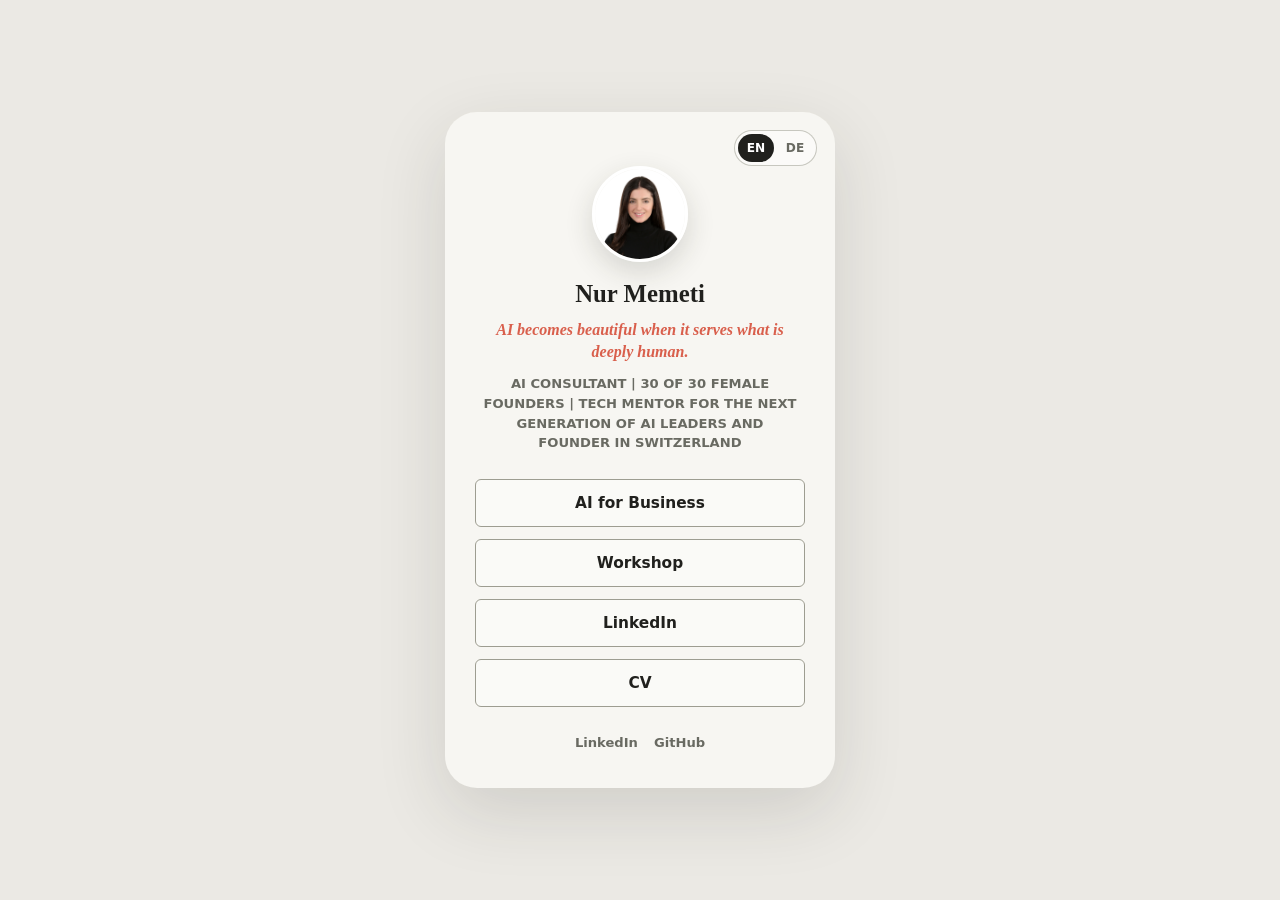
==== index.html @ c9f2a0e6 "Add public English CV page" ====
<!doctype html>
<html lang="en">
  <head>
    <meta charset="UTF-8" />
    <meta name="viewport" content="width=device-width, initial-scale=1.0" />
    <meta name="description" content="Links and projects for Nur Memeti." />
    <title>Nur Memeti</title>
    <link rel="stylesheet" href="styles.css" />
  </head>
  <body>
    <main class="shell" aria-label="Nur Memeti homepage">
      <section class="profile">
        <div class="language-switch" aria-label="Language">
          <button class="is-active" type="button" data-lang="en">EN</button>
          <button type="button" data-lang="de">DE</button>
        </div>

        <img
          class="avatar"
          src="assets/profile.png"
          alt="Portrait of Nur Memeti"
        />
        <h1>Nur Memeti</h1>
        <p class="statement" data-i18n="statement">
          AI becomes beautiful when it serves what is deeply human.
        </p>
        <p class="role" data-i18n="role">
          AI Consultant | 30 of 30 Female Founders | Tech Mentor for the Next
          Generation of AI Leaders and Founder in Switzerland
        </p>

        <nav class="links" aria-label="Featured links">
          <a href="https://ki.nurmemeti.com" data-icon="AI">
            <span data-i18n="aiBusiness">AI for Business</span>
          </a>
          <a href="https://workshop.nurmemeti.com" data-icon="WS">
            <span data-i18n="workshop">Workshop</span>
          </a>
          <a href="https://www.linkedin.com/in/nurmemeti" data-icon="IN">
            <span data-i18n="linkedin">LinkedIn</span>
          </a>
          <a href="cv.html" data-icon="CV">
            <span data-i18n="cv">CV</span>
          </a>
        </nav>

        <div class="socials" aria-label="Social links">
          <a href="https://www.linkedin.com/in/nurmemeti" aria-label="LinkedIn">LinkedIn</a>
          <a href="https://github.com/memetnur" aria-label="GitHub">GitHub</a>
        </div>
      </section>
    </main>

    <script>
      const translations = {
        en: {
          statement:
            "AI becomes beautiful when it serves what is deeply human.",
          role:
            "AI Consultant | 30 of 30 Female Founders | Tech Mentor for the Next Generation of AI Leaders and Founder in Switzerland",
          aiBusiness: "AI for Business",
          workshop: "Workshop",
          linkedin: "LinkedIn",
          cv: "CV",
        },
        de: {
          statement:
            "KI wird schoen, wenn sie dem zutiefst Menschlichen dient.",
          role:
            "KI-Beraterin | 30 von 30 Female Founders | Tech-Mentorin fuer die naechste Generation von KI-Leaderinnen und Gruenderinnen in der Schweiz",
          aiBusiness: "KI fuer Unternehmen",
          workshop: "Workshop",
          linkedin: "LinkedIn",
          cv: "CV",
        },
      };

      const languageButtons = document.querySelectorAll("[data-lang]");
      const translatableItems = document.querySelectorAll("[data-i18n]");

      function setLanguage(language) {
        document.documentElement.lang = language;
        translatableItems.forEach((item) => {
          item.textContent = translations[language][item.dataset.i18n];
        });
        languageButtons.forEach((button) => {
          button.classList.toggle("is-active", button.dataset.lang === language);
        });
      }

      languageButtons.forEach((button) => {
        button.addEventListener("click", () => setLanguage(button.dataset.lang));
      });
    </script>
  </body>
</html>
---- styles.css ----
:root {
  color-scheme: light;
  --background: #ebe9e4;
  --surface: #f7f6f2;
  --text: #20201d;
  --muted: #696a62;
  --line: #9d9d91;
  --accent: #d95f4c;
  --leaf: #7c8b65;
  --gold: #d9a84e;
}

* {
  box-sizing: border-box;
}

body {
  margin: 0;
  min-height: 100vh;
  font-family:
    Inter, ui-sans-serif, system-ui, -apple-system, BlinkMacSystemFont,
    "Segoe UI", sans-serif;
  background: var(--background);
  color: var(--text);
}

.shell {
  min-height: 100vh;
  display: grid;
  place-items: center;
  padding: 26px;
}

.profile {
  position: relative;
  width: min(390px, 100%);
  min-height: auto;
  overflow: hidden;
  border-radius: 32px;
  background: var(--surface);
  padding: 54px 30px 38px;
  text-align: center;
  box-shadow: 0 24px 70px rgba(43, 42, 34, 0.14);
}

.language-switch {
  position: absolute;
  top: 18px;
  right: 18px;
  z-index: 3;
  display: inline-flex;
  gap: 3px;
  padding: 3px;
  border: 1px solid rgba(157, 157, 145, 0.55);
  border-radius: 999px;
  background: rgba(255, 255, 255, 0.48);
}

.language-switch button {
  min-width: 36px;
  min-height: 28px;
  border: 0;
  border-radius: 999px;
  background: transparent;
  color: var(--muted);
  cursor: pointer;
  font: inherit;
  font-size: 0.76rem;
  font-weight: 800;
}

.language-switch button.is-active {
  background: var(--text);
  color: #ffffff;
}

.avatar {
  width: 96px;
  height: 96px;
  display: block;
  margin: 0 auto 18px;
  border: 3px solid #ffffff;
  border-radius: 50%;
  object-fit: cover;
  object-position: center 30%;
  box-shadow: 0 10px 28px rgba(43, 42, 34, 0.16);
}

h1 {
  margin: 0;
  font-family: Georgia, "Times New Roman", serif;
  font-size: 1.55rem;
  font-weight: 700;
  line-height: 1.1;
  letter-spacing: 0;
}

.statement {
  margin: 12px auto 12px;
  max-width: 318px;
  color: var(--accent);
  font-family: Georgia, "Times New Roman", serif;
  font-size: 1rem;
  font-style: italic;
  font-weight: 650;
  line-height: 1.35;
}

.role {
  margin: 0 auto 26px;
  max-width: 318px;
  color: var(--muted);
  font-family: "Avenir Next", Avenir, Montserrat, ui-sans-serif, system-ui, sans-serif;
  font-size: 0.82rem;
  font-weight: 700;
  line-height: 1.5;
  text-transform: uppercase;
}

.links {
  position: relative;
  z-index: 2;
  display: grid;
  gap: 12px;
}

.links a {
  display: flex;
  min-height: 48px;
  align-items: center;
  justify-content: center;
  border: 1.5px solid var(--line);
  border-radius: 6px;
  background: rgba(255, 255, 255, 0.36);
  color: var(--text);
  font-size: 0.96rem;
  font-weight: 600;
  text-decoration: none;
  transition:
    background 160ms ease,
    border-color 160ms ease,
    transform 160ms ease;
}

.links a:hover {
  border-color: var(--text);
  background: #ffffff;
  transform: translateY(-1px);
}

.socials {
  position: relative;
  z-index: 2;
  display: flex;
  justify-content: center;
  gap: 16px;
  margin-top: 28px;
}

.socials a {
  color: var(--muted);
  font-size: 0.82rem;
  font-weight: 700;
  text-decoration: none;
}

@media (max-width: 430px) {
  .shell {
    padding: 0;
  }

  .profile {
    width: 100%;
    min-height: 100vh;
    border-radius: 0;
    padding-right: 22px;
    padding-left: 22px;
  }
}
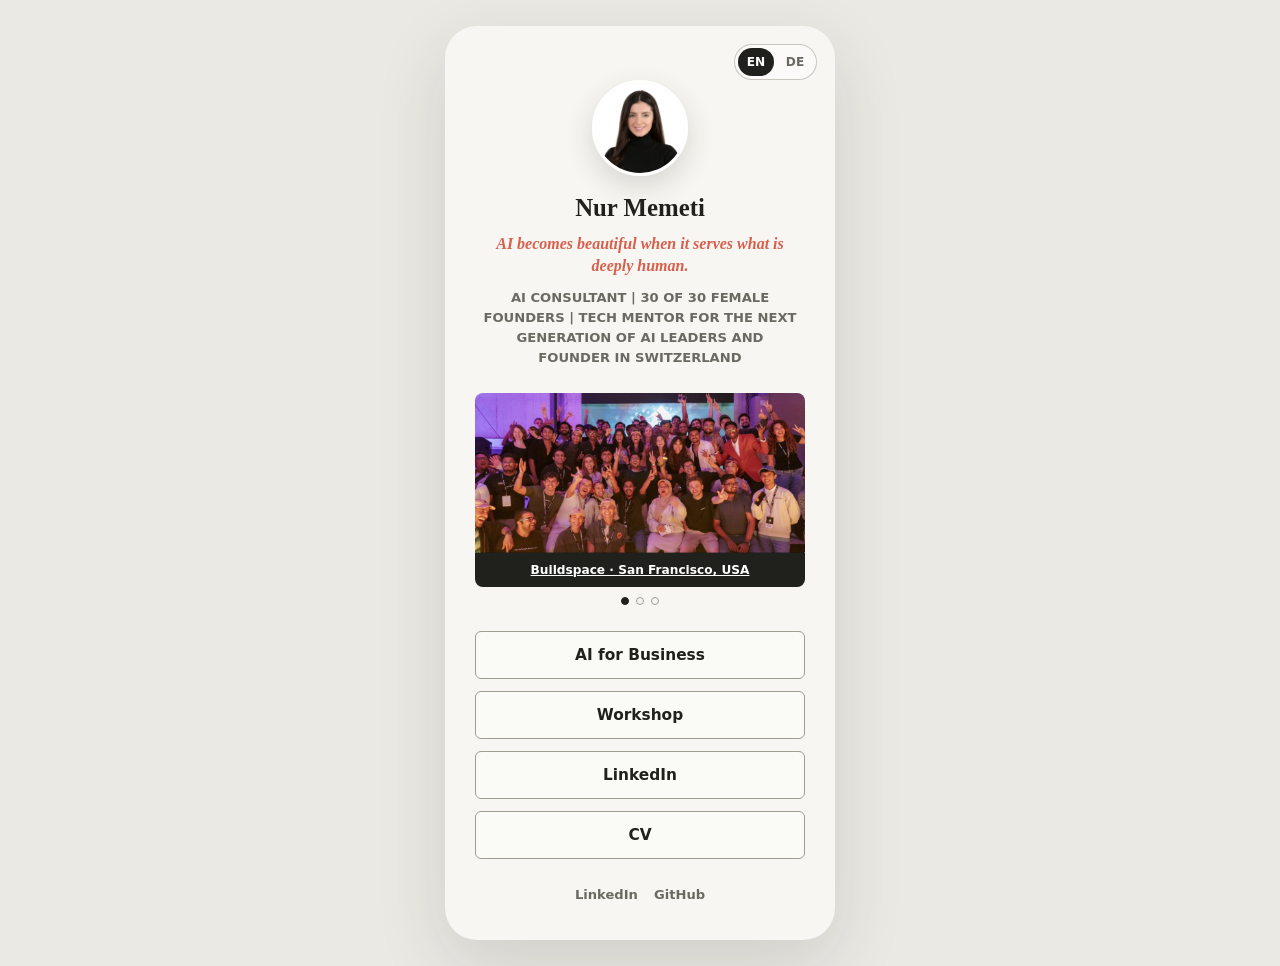
==== commit dfd9fe5e: "Add rotating homepage highlight gallery" ====
--- a/index.html
+++ b/index.html
@@ -28,6 +28,28 @@
           AI Consultant | 30 of 30 Female Founders | Tech Mentor for the Next
           Generation of AI Leaders and Founder in Switzerland
         </p>
+
+        <section class="story-gallery" aria-label="Highlights">
+          <div class="gallery-track">
+            <figure class="gallery-slide is-active">
+              <img src="assets/buildspace-san-francisco.png" alt="Nur Memeti with the Buildspace community in San Francisco" />
+              <figcaption><a href="https://buildspace.so">Buildspace · San Francisco, USA</a></figcaption>
+            </figure>
+            <figure class="gallery-slide">
+              <img src="assets/presenting-event.jpg" alt="Nur Memeti presenting on stage" />
+              <figcaption>Speaking and sharing ideas</figcaption>
+            </figure>
+            <figure class="gallery-slide">
+              <img src="assets/women-in-tech.png" alt="Women in Tech feature with Nur Memeti" />
+              <figcaption>Siemens & Ladies Drive Workshop · Impact Hub Zurich</figcaption>
+            </figure>
+          </div>
+          <div class="gallery-controls" aria-label="Choose highlight">
+            <button class="gallery-dot is-active" type="button" aria-label="Show highlight 1"></button>
+            <button class="gallery-dot" type="button" aria-label="Show highlight 2"></button>
+            <button class="gallery-dot" type="button" aria-label="Show highlight 3"></button>
+          </div>
+        </section>
 
         <nav class="links" aria-label="Featured links">
           <a href="https://ki.nurmemeti.com" data-icon="AI">
@@ -91,6 +113,28 @@
       languageButtons.forEach((button) => {
         button.addEventListener("click", () => setLanguage(button.dataset.lang));
       });
+
+      const gallerySlides = document.querySelectorAll(".gallery-slide");
+      const galleryDots = document.querySelectorAll(".gallery-dot");
+      let galleryIndex = 0;
+
+      function showGallerySlide(index) {
+        galleryIndex = index;
+        gallerySlides.forEach((slide, slideIndex) => {
+          slide.classList.toggle("is-active", slideIndex === galleryIndex);
+        });
+        galleryDots.forEach((dot, dotIndex) => {
+          dot.classList.toggle("is-active", dotIndex === galleryIndex);
+        });
+      }
+
+      galleryDots.forEach((dot, index) => {
+        dot.addEventListener("click", () => showGallerySlide(index));
+      });
+
+      setInterval(() => {
+        showGallerySlide((galleryIndex + 1) % gallerySlides.length);
+      }, 5000);
     </script>
   </body>
 </html>
--- a/styles.css
+++ b/styles.css
@@ -115,6 +115,75 @@
   font-weight: 700;
   line-height: 1.5;
   text-transform: uppercase;
+}
+
+.story-gallery {
+  margin: 0 auto 26px;
+}
+
+.gallery-track {
+  position: relative;
+  aspect-ratio: 1.7;
+  overflow: hidden;
+  border-radius: 8px;
+  background: #e7e4dc;
+}
+
+.gallery-slide {
+  position: absolute;
+  inset: 0;
+  display: grid;
+  grid-template-rows: 1fr auto;
+  margin: 0;
+  opacity: 0;
+  pointer-events: none;
+  transition: opacity 400ms ease;
+}
+
+.gallery-slide.is-active {
+  opacity: 1;
+  pointer-events: auto;
+}
+
+.gallery-slide img {
+  width: 100%;
+  height: 100%;
+  min-height: 0;
+  object-fit: cover;
+}
+
+.gallery-slide figcaption {
+  padding: 10px 12px;
+  background: var(--text);
+  color: #ffffff;
+  font-size: 0.76rem;
+  font-weight: 700;
+}
+
+.gallery-slide figcaption a {
+  color: inherit;
+}
+
+.gallery-controls {
+  display: flex;
+  justify-content: center;
+  gap: 7px;
+  margin-top: 10px;
+}
+
+.gallery-dot {
+  width: 8px;
+  height: 8px;
+  padding: 0;
+  border: 1px solid var(--line);
+  border-radius: 50%;
+  background: transparent;
+  cursor: pointer;
+}
+
+.gallery-dot.is-active {
+  border-color: var(--text);
+  background: var(--text);
 }
 
 .links {
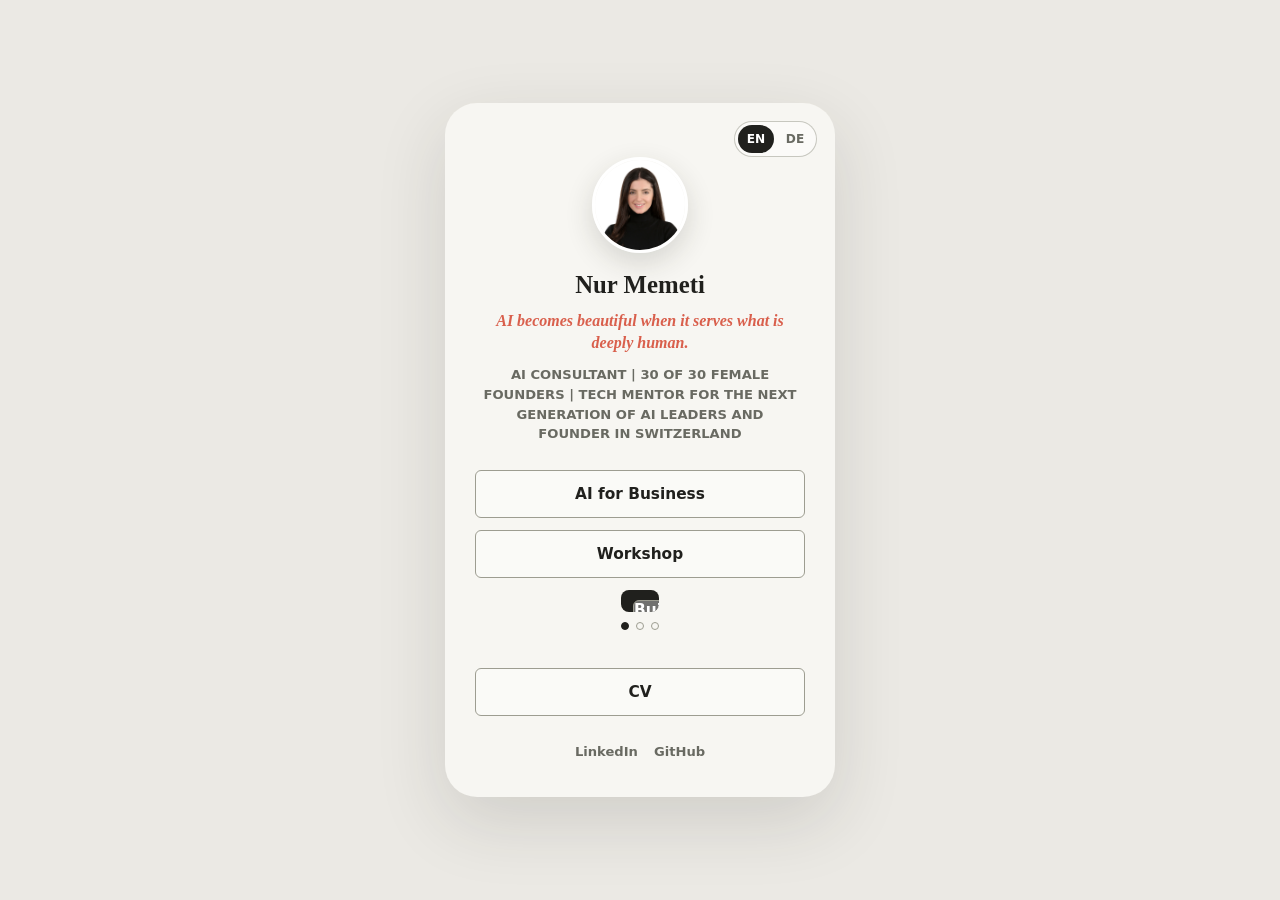
==== commit 764165cd: "Place gallery after workshop link" ====
--- a/index.html
+++ b/index.html
@@ -29,28 +29,6 @@
           Generation of AI Leaders and Founder in Switzerland
         </p>
 
-        <section class="story-gallery" aria-label="Highlights">
-          <div class="gallery-track">
-            <figure class="gallery-slide is-active">
-              <img src="assets/buildspace-san-francisco.png" alt="Nur Memeti with the Buildspace community in San Francisco" />
-              <figcaption><a href="https://buildspace.so">Buildspace · San Francisco, USA</a></figcaption>
-            </figure>
-            <figure class="gallery-slide">
-              <img src="assets/presenting-event.jpg" alt="Nur Memeti presenting on stage" />
-              <figcaption>Speaking and sharing ideas</figcaption>
-            </figure>
-            <figure class="gallery-slide">
-              <img src="assets/women-in-tech.png" alt="Women in Tech feature with Nur Memeti" />
-              <figcaption>Siemens & Ladies Drive Workshop · Impact Hub Zurich</figcaption>
-            </figure>
-          </div>
-          <div class="gallery-controls" aria-label="Choose highlight">
-            <button class="gallery-dot is-active" type="button" aria-label="Show highlight 1"></button>
-            <button class="gallery-dot" type="button" aria-label="Show highlight 2"></button>
-            <button class="gallery-dot" type="button" aria-label="Show highlight 3"></button>
-          </div>
-        </section>
-
         <nav class="links" aria-label="Featured links">
           <a href="https://ki.nurmemeti.com" data-icon="AI">
             <span data-i18n="aiBusiness">AI for Business</span>
@@ -58,9 +36,29 @@
           <a href="https://workshop.nurmemeti.com" data-icon="WS">
             <span data-i18n="workshop">Workshop</span>
           </a>
-          <a href="https://www.linkedin.com/in/nurmemeti" data-icon="IN">
-            <span data-i18n="linkedin">LinkedIn</span>
-          </a>
+
+          <section class="story-gallery" aria-label="Highlights">
+            <div class="gallery-track">
+              <figure class="gallery-slide is-active">
+                <img src="assets/buildspace-san-francisco.png" alt="Nur Memeti with the Buildspace community in San Francisco" />
+                <figcaption><a href="https://buildspace.so">Buildspace · San Francisco, USA</a></figcaption>
+              </figure>
+              <figure class="gallery-slide">
+                <img src="assets/presenting-event.jpg" alt="Nur Memeti presenting on stage" />
+                <figcaption>Speaking and sharing ideas</figcaption>
+              </figure>
+              <figure class="gallery-slide">
+                <img src="assets/women-in-tech.png" alt="Women in Tech feature with Nur Memeti" />
+                <figcaption>Siemens & Ladies Drive Workshop · Impact Hub Zurich</figcaption>
+              </figure>
+            </div>
+            <div class="gallery-controls" aria-label="Choose highlight">
+              <button class="gallery-dot is-active" type="button" aria-label="Show highlight 1"></button>
+              <button class="gallery-dot" type="button" aria-label="Show highlight 2"></button>
+              <button class="gallery-dot" type="button" aria-label="Show highlight 3"></button>
+            </div>
+          </section>
+
           <a href="cv.html" data-icon="CV">
             <span data-i18n="cv">CV</span>
           </a>
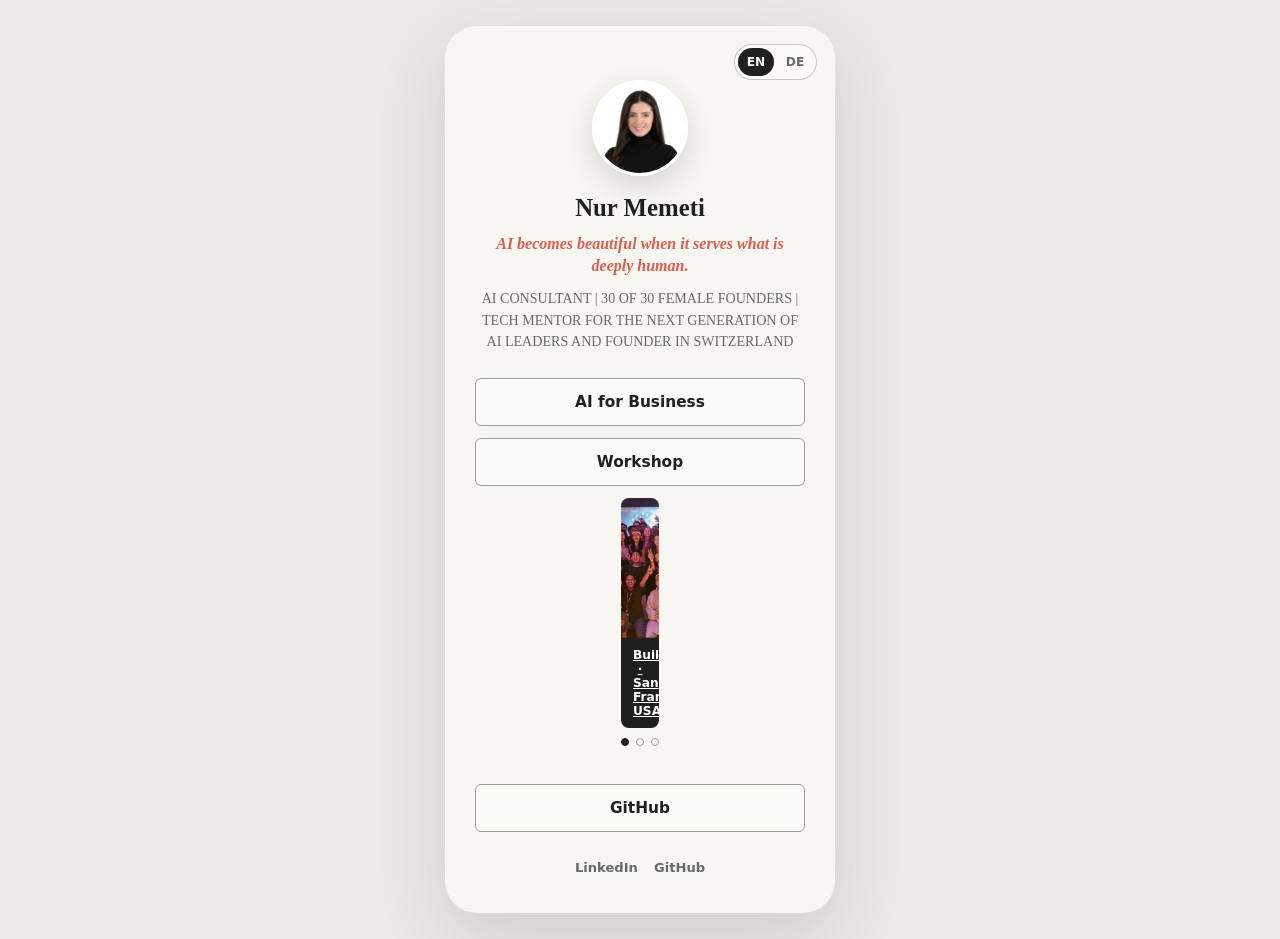
==== commit f68bbfc7: "Fix gallery sizing and role typography" ====
--- a/index.html
+++ b/index.html
@@ -59,8 +59,8 @@
             </div>
           </section>
 
-          <a href="cv.html" data-icon="CV">
-            <span data-i18n="cv">CV</span>
+          <a href="https://github.com/memetnur" data-icon="GH">
+            <span data-i18n="github">GitHub</span>
           </a>
         </nav>
 
--- a/styles.css
+++ b/styles.css
@@ -110,9 +110,9 @@
   margin: 0 auto 26px;
   max-width: 318px;
   color: var(--muted);
-  font-family: "Avenir Next", Avenir, Montserrat, ui-sans-serif, system-ui, sans-serif;
-  font-size: 0.82rem;
-  font-weight: 700;
+  font-family: Georgia, "Times New Roman", serif;
+  font-size: 0.88rem;
+  font-weight: 400;
   line-height: 1.5;
   text-transform: uppercase;
 }
@@ -123,7 +123,7 @@
 
 .gallery-track {
   position: relative;
-  aspect-ratio: 1.7;
+  height: 230px;
   overflow: hidden;
   border-radius: 8px;
   background: #e7e4dc;
@@ -132,8 +132,8 @@
 .gallery-slide {
   position: absolute;
   inset: 0;
-  display: grid;
-  grid-template-rows: 1fr auto;
+  display: flex;
+  flex-direction: column;
   margin: 0;
   opacity: 0;
   pointer-events: none;
@@ -147,12 +147,14 @@
 
 .gallery-slide img {
   width: 100%;
-  height: 100%;
+  height: auto;
+  flex: 1 1 auto;
   min-height: 0;
   object-fit: cover;
 }
 
 .gallery-slide figcaption {
+  flex: 0 0 auto;
   padding: 10px 12px;
   background: var(--text);
   color: #ffffff;
@@ -193,7 +195,7 @@
   gap: 12px;
 }
 
-.links a {
+.links > a {
   display: flex;
   min-height: 48px;
   align-items: center;
@@ -211,7 +213,7 @@
     transform 160ms ease;
 }
 
-.links a:hover {
+.links > a:hover {
   border-color: var(--text);
   background: #ffffff;
   transform: translateY(-1px);
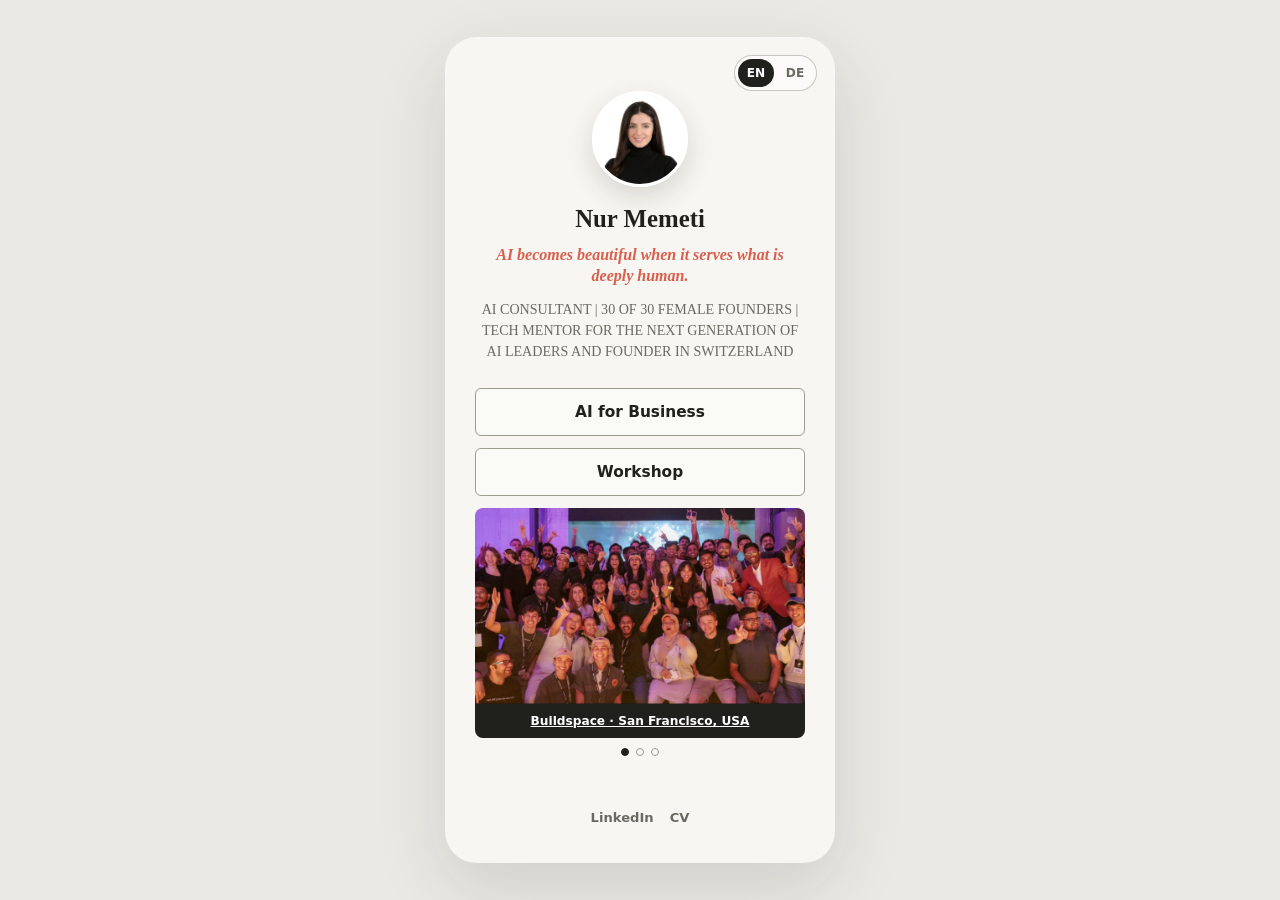
==== commit b3a14c53: "Fix gallery width and replace GitHub links" ====
--- a/index.html
+++ b/index.html
@@ -59,14 +59,11 @@
             </div>
           </section>
 
-          <a href="https://github.com/memetnur" data-icon="GH">
-            <span data-i18n="github">GitHub</span>
-          </a>
         </nav>
 
         <div class="socials" aria-label="Social links">
           <a href="https://www.linkedin.com/in/nurmemeti" aria-label="LinkedIn">LinkedIn</a>
-          <a href="https://github.com/memetnur" aria-label="GitHub">GitHub</a>
+          <a href="cv.html" aria-label="CV">CV</a>
         </div>
       </section>
     </main>
--- a/styles.css
+++ b/styles.css
@@ -118,11 +118,13 @@
 }
 
 .story-gallery {
+  width: 100%;
   margin: 0 auto 26px;
 }
 
 .gallery-track {
   position: relative;
+  width: 100%;
   height: 230px;
   overflow: hidden;
   border-radius: 8px;
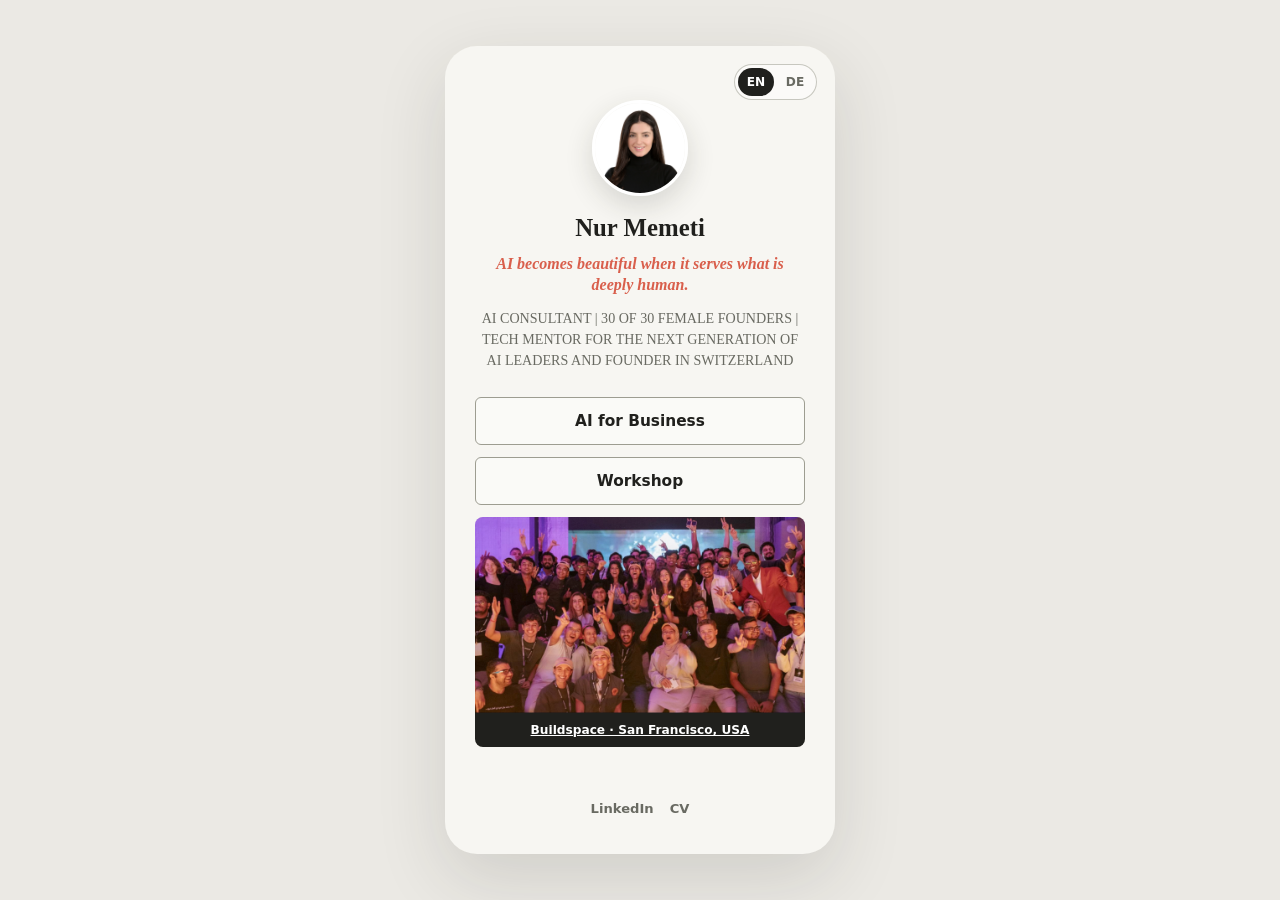
==== commit 77bd19bb: "Add Instagram-style swipe gallery" ====
--- a/index.html
+++ b/index.html
@@ -39,23 +39,20 @@
 
           <section class="story-gallery" aria-label="Highlights">
             <div class="gallery-track">
-              <figure class="gallery-slide is-active">
-                <img src="assets/buildspace-san-francisco.png" alt="Nur Memeti with the Buildspace community in San Francisco" />
-                <figcaption><a href="https://buildspace.so">Buildspace · San Francisco, USA</a></figcaption>
-              </figure>
-              <figure class="gallery-slide">
-                <img src="assets/presenting-event.jpg" alt="Nur Memeti presenting on stage" />
-                <figcaption>Speaking and sharing ideas</figcaption>
-              </figure>
-              <figure class="gallery-slide">
-                <img src="assets/women-in-tech.png" alt="Women in Tech feature with Nur Memeti" />
-                <figcaption>Siemens & Ladies Drive Workshop · Impact Hub Zurich</figcaption>
-              </figure>
-            </div>
-            <div class="gallery-controls" aria-label="Choose highlight">
-              <button class="gallery-dot is-active" type="button" aria-label="Show highlight 1"></button>
-              <button class="gallery-dot" type="button" aria-label="Show highlight 2"></button>
-              <button class="gallery-dot" type="button" aria-label="Show highlight 3"></button>
+              <div class="gallery-strip">
+                <figure class="gallery-slide">
+                  <img src="assets/buildspace-san-francisco.png" alt="Nur Memeti with the Buildspace community in San Francisco" />
+                  <figcaption><a href="https://buildspace.so">Buildspace · San Francisco, USA</a></figcaption>
+                </figure>
+                <figure class="gallery-slide">
+                  <img src="assets/presenting-event.jpg" alt="Nur Memeti presenting on stage" />
+                  <figcaption>Speaking and sharing ideas</figcaption>
+                </figure>
+                <figure class="gallery-slide">
+                  <img src="assets/women-in-tech.png" alt="Women in Tech feature with Nur Memeti" />
+                  <figcaption>Siemens & Ladies Drive Workshop · Impact Hub Zurich</figcaption>
+                </figure>
+              </div>
             </div>
           </section>
 
@@ -109,27 +106,27 @@
         button.addEventListener("click", () => setLanguage(button.dataset.lang));
       });
 
+      const galleryTrack = document.querySelector(".gallery-strip");
       const gallerySlides = document.querySelectorAll(".gallery-slide");
-      const galleryDots = document.querySelectorAll(".gallery-dot");
       let galleryIndex = 0;
+      let galleryStartX = 0;
 
       function showGallerySlide(index) {
-        galleryIndex = index;
-        gallerySlides.forEach((slide, slideIndex) => {
-          slide.classList.toggle("is-active", slideIndex === galleryIndex);
-        });
-        galleryDots.forEach((dot, dotIndex) => {
-          dot.classList.toggle("is-active", dotIndex === galleryIndex);
-        });
+        galleryIndex = (index + gallerySlides.length) % gallerySlides.length;
+        galleryTrack.style.transform = `translateX(-${galleryIndex * 100}%)`;
       }
 
-      galleryDots.forEach((dot, index) => {
-        dot.addEventListener("click", () => showGallerySlide(index));
+      galleryTrack.addEventListener("pointerdown", (event) => {
+        galleryStartX = event.clientX;
+        galleryTrack.setPointerCapture(event.pointerId);
       });
 
-      setInterval(() => {
-        showGallerySlide((galleryIndex + 1) % gallerySlides.length);
-      }, 5000);
+      galleryTrack.addEventListener("pointerup", (event) => {
+        const distance = event.clientX - galleryStartX;
+        if (Math.abs(distance) > 45) {
+          showGallerySlide(galleryIndex + (distance < 0 ? 1 : -1));
+        }
+      });
     </script>
   </body>
 </html>
--- a/styles.css
+++ b/styles.css
@@ -131,20 +131,21 @@
   background: #e7e4dc;
 }
 
+.gallery-strip {
+  display: flex;
+  width: 100%;
+  height: 100%;
+  cursor: grab;
+  touch-action: pan-y;
+  transition: transform 400ms ease;
+}
+
 .gallery-slide {
-  position: absolute;
-  inset: 0;
+  position: relative;
+  flex: 0 0 100%;
   display: flex;
   flex-direction: column;
   margin: 0;
-  opacity: 0;
-  pointer-events: none;
-  transition: opacity 400ms ease;
-}
-
-.gallery-slide.is-active {
-  opacity: 1;
-  pointer-events: auto;
 }
 
 .gallery-slide img {
@@ -166,28 +167,6 @@
 
 .gallery-slide figcaption a {
   color: inherit;
-}
-
-.gallery-controls {
-  display: flex;
-  justify-content: center;
-  gap: 7px;
-  margin-top: 10px;
-}
-
-.gallery-dot {
-  width: 8px;
-  height: 8px;
-  padding: 0;
-  border: 1px solid var(--line);
-  border-radius: 50%;
-  background: transparent;
-  cursor: pointer;
-}
-
-.gallery-dot.is-active {
-  border-color: var(--text);
-  background: var(--text);
 }
 
 .links {
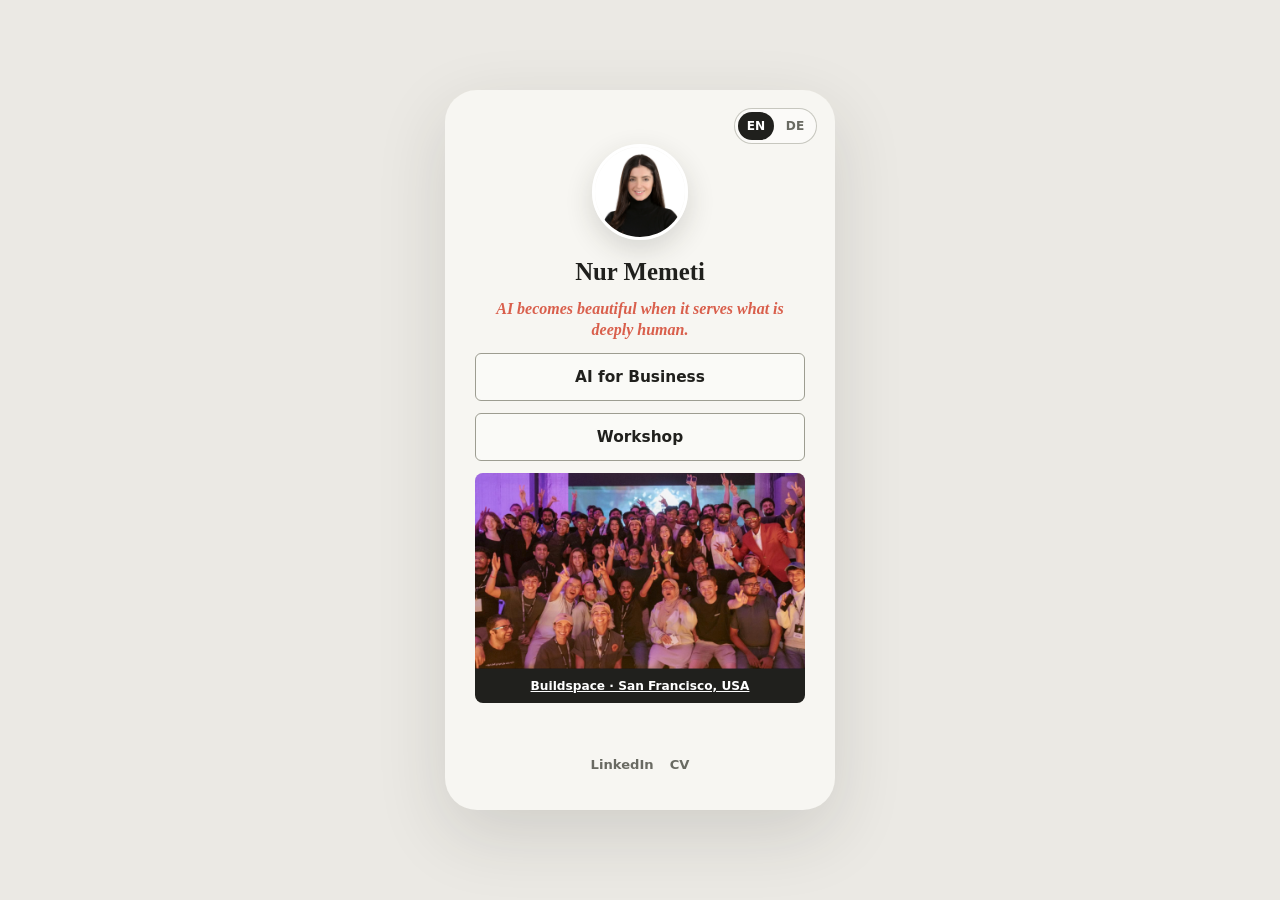
==== commit 3892e43a: "Remove homepage role statement" ====
--- a/index.html
+++ b/index.html
@@ -24,11 +24,6 @@
         <p class="statement" data-i18n="statement">
           AI becomes beautiful when it serves what is deeply human.
         </p>
-        <p class="role" data-i18n="role">
-          AI Consultant | 30 of 30 Female Founders | Tech Mentor for the Next
-          Generation of AI Leaders and Founder in Switzerland
-        </p>
-
         <nav class="links" aria-label="Featured links">
           <a href="https://ki.nurmemeti.com" data-icon="AI">
             <span data-i18n="aiBusiness">AI for Business</span>
@@ -70,8 +65,6 @@
         en: {
           statement:
             "AI becomes beautiful when it serves what is deeply human.",
-          role:
-            "AI Consultant | 30 of 30 Female Founders | Tech Mentor for the Next Generation of AI Leaders and Founder in Switzerland",
           aiBusiness: "AI for Business",
           workshop: "Workshop",
           linkedin: "LinkedIn",
@@ -80,8 +73,6 @@
         de: {
           statement:
             "KI wird schoen, wenn sie dem zutiefst Menschlichen dient.",
-          role:
-            "KI-Beraterin | 30 von 30 Female Founders | Tech-Mentorin fuer die naechste Generation von KI-Leaderinnen und Gruenderinnen in der Schweiz",
           aiBusiness: "KI fuer Unternehmen",
           workshop: "Workshop",
           linkedin: "LinkedIn",
--- a/styles.css
+++ b/styles.css
@@ -104,17 +104,6 @@
   font-style: italic;
   font-weight: 650;
   line-height: 1.35;
-}
-
-.role {
-  margin: 0 auto 26px;
-  max-width: 318px;
-  color: var(--muted);
-  font-family: Georgia, "Times New Roman", serif;
-  font-size: 0.88rem;
-  font-weight: 400;
-  line-height: 1.5;
-  text-transform: uppercase;
 }
 
 .story-gallery {
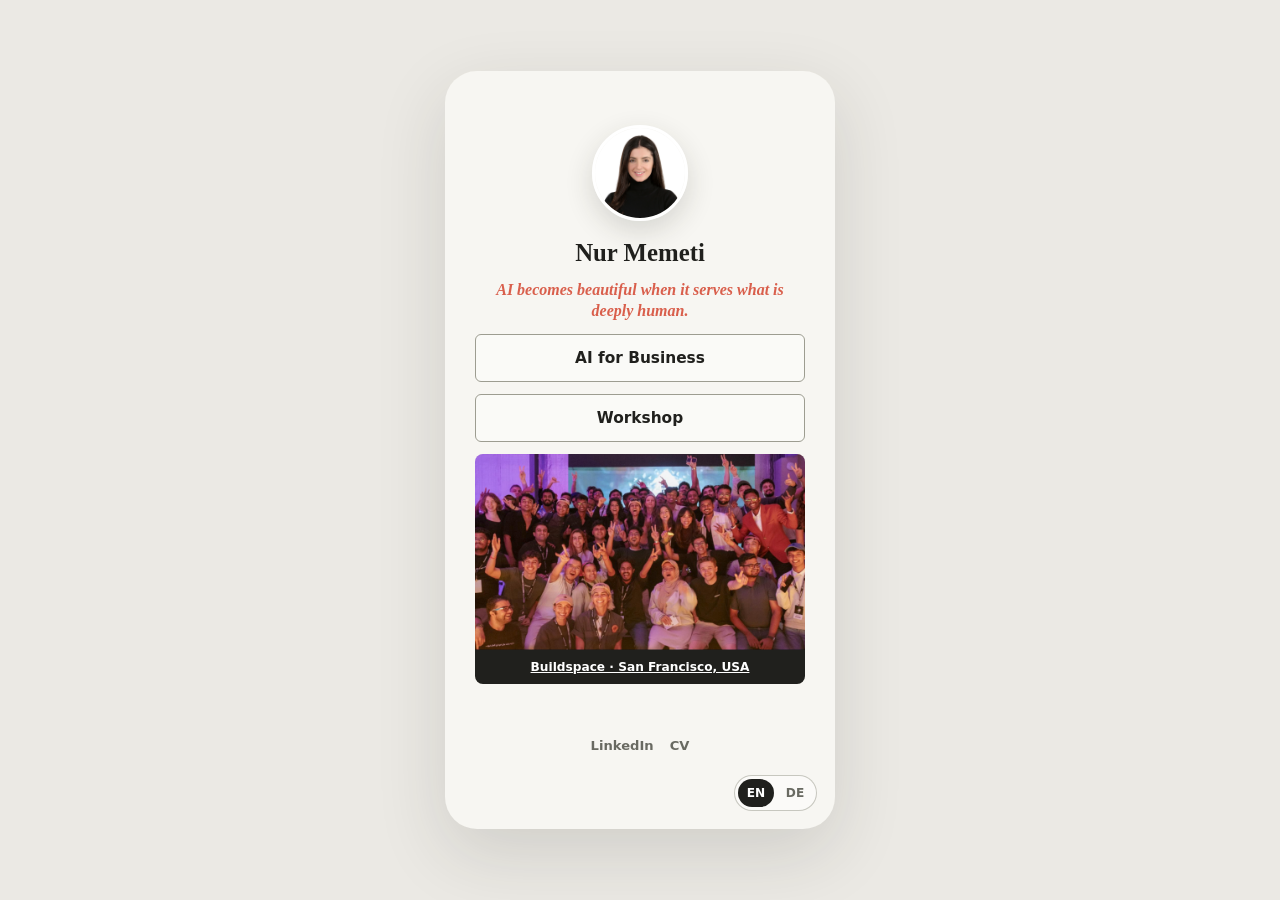
==== commit 7f4d473d: "Update conference photo caption" ====
--- a/index.html
+++ b/index.html
@@ -41,7 +41,7 @@
                 </figure>
                 <figure class="gallery-slide">
                   <img src="assets/presenting-event.jpg" alt="Nur Memeti presenting on stage" />
-                  <figcaption>Speaking and sharing ideas</figcaption>
+                  <figcaption>Conference · Ergon Informatik AG, Zurich</figcaption>
                 </figure>
                 <figure class="gallery-slide">
                   <img src="assets/women-in-tech.png" alt="Women in Tech feature with Nur Memeti" />
--- a/styles.css
+++ b/styles.css
@@ -38,14 +38,15 @@
   overflow: hidden;
   border-radius: 32px;
   background: var(--surface);
-  padding: 54px 30px 38px;
+  padding: 54px 30px 76px;
   text-align: center;
   box-shadow: 0 24px 70px rgba(43, 42, 34, 0.14);
 }
 
 .language-switch {
   position: absolute;
-  top: 18px;
+  top: auto;
+  bottom: 18px;
   right: 18px;
   z-index: 3;
   display: inline-flex;
